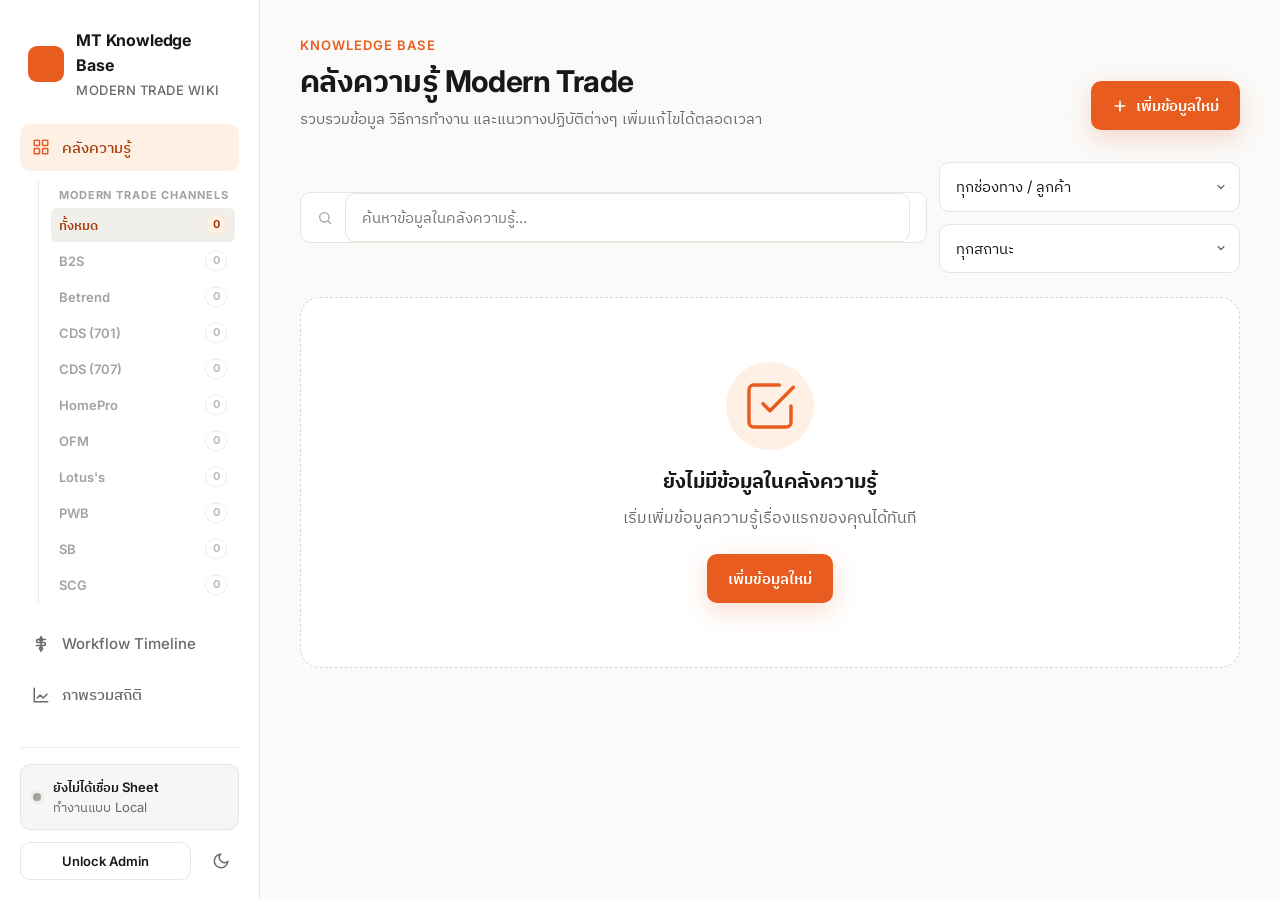
==== DevOps/MT Workflow · Modern Trade Tracker/index.html @ eb87fb86 "feat: add MT Workflow Modern Trade Tracker web app Co-Authored-By: Claude Sonnet 4.6 <noreply@anthro" ====
<!DOCTYPE html>
<html lang="th" data-theme="light">
<head>
  <meta charset="UTF-8" />
  <meta name="viewport" content="width=device-width, initial-scale=1.0" />
  <meta name="description" content="คลังความรู้ Modern Trade — รวบรวมข้อมูล วิธีการทำงาน สามารถเพิ่มและแก้ไขข้อมูลได้ตลอด" />
  <title>MT Knowledge Base · คลังความรู้ Modern Trade</title>
  <link rel="preconnect" href="https://fonts.googleapis.com" />
  <link rel="preconnect" href="https://fonts.gstatic.com" crossorigin />
  <link href="https://fonts.googleapis.com/css2?family=Inter:wght@400;500;600;700&family=IBM+Plex+Sans+Thai:wght@400;500;600;700&family=JetBrains+Mono:wght@400;500&display=swap" rel="stylesheet" />
  <link rel="stylesheet" href="styles.css" />
  <link rel="icon" type="image/svg+xml" href="data:image/svg+xml;utf8,<svg xmlns='http://www.w3.org/2000/svg' viewBox='0 0 32 32'><rect width='32' height='32' rx='8' fill='%23E85D1F'/><path d='M8 22V10l4 6 4-6v12M20 10v12M20 10l4 4-4 4' stroke='white' stroke-width='2.5' fill='none' stroke-linecap='round' stroke-linejoin='round'/></svg>" />
</head>
<body>
  <!-- ===================== SIDEBAR ===================== -->
  <aside class="sidebar" id="sidebar">
    <div class="sidebar-brand">
      <svg class="logo" viewBox="0 0 32 32" aria-label="MT Knowledge Base logo">
        <rect width="32" height="32" rx="8" fill="currentColor"/>
        <path d="M8 22V10l4 6 4-6v12M20 10v12M20 10l4 4-4 4" stroke="var(--color-surface)" stroke-width="2.5" fill="none" stroke-linecap="round" stroke-linejoin="round"/>
      </svg>
      <div class="brand-text">
        <span class="brand-title">MT Knowledge Base</span>
        <span class="brand-sub">Modern Trade Wiki</span>
      </div>
    </div>

    <nav class="sidebar-nav">
      <button class="nav-item active" data-view="workflows">
        <svg width="18" height="18" viewBox="0 0 24 24" fill="none" stroke="currentColor" stroke-width="2" stroke-linecap="round" stroke-linejoin="round"><rect x="3" y="3" width="7" height="7" rx="1"/><rect x="14" y="3" width="7" height="7" rx="1"/><rect x="3" y="14" width="7" height="7" rx="1"/><rect x="14" y="14" width="7" height="7" rx="1"/></svg>
        <span>คลังความรู้</span>
      </button>
      <div class="nav-submenu" aria-label="Modern Trade channels">
        <div class="nav-submenu-label">Modern Trade Channels</div>
        <div class="channel-submenu" id="channelSubmenu"></div>
      </div>
      <button class="nav-item" data-view="timeline">
        <svg width="18" height="18" viewBox="0 0 24 24" fill="none" stroke="currentColor" stroke-width="2" stroke-linecap="round" stroke-linejoin="round"><path d="M12 2v20"/><path d="M18 6H8a2 2 0 000 4h8a2 2 0 010 4H6"/><circle cx="12" cy="6" r="2"/><circle cx="12" cy="18" r="2"/></svg>
        <span>Workflow Timeline</span>
      </button>
      <button class="nav-item" data-view="dashboard">
        <svg width="18" height="18" viewBox="0 0 24 24" fill="none" stroke="currentColor" stroke-width="2" stroke-linecap="round" stroke-linejoin="round"><path d="M3 3v18h18"/><path d="M7 16l4-4 4 4 5-5"/></svg>
        <span>ภาพรวมสถิติ</span>
      </button>
      <button class="nav-item" data-view="settings" id="navSettings" hidden>
        <svg width="18" height="18" viewBox="0 0 24 24" fill="none" stroke="currentColor" stroke-width="2" stroke-linecap="round" stroke-linejoin="round"><circle cx="12" cy="12" r="3"/><path d="M19.4 15a1.7 1.7 0 00.3 1.8l.1.1a2 2 0 11-2.8 2.8l-.1-.1a1.7 1.7 0 00-1.8-.3 1.7 1.7 0 00-1 1.5V21a2 2 0 11-4 0v-.1A1.7 1.7 0 009 19.4a1.7 1.7 0 00-1.8.3l-.1.1a2 2 0 11-2.8-2.8l.1-.1a1.7 1.7 0 00.3-1.8 1.7 1.7 0 00-1.5-1H3a2 2 0 110-4h.1A1.7 1.7 0 004.6 9a1.7 1.7 0 00-.3-1.8l-.1-.1a2 2 0 112.8-2.8l.1.1a1.7 1.7 0 001.8.3H9a1.7 1.7 0 001-1.5V3a2 2 0 114 0v.1a1.7 1.7 0 001 1.5 1.7 1.7 0 001.8-.3l.1-.1a2 2 0 112.8 2.8l-.1.1a1.7 1.7 0 00-.3 1.8V9a1.7 1.7 0 001.5 1H21a2 2 0 110 4h-.1a1.7 1.7 0 00-1.5 1z"/></svg>
        <span>Settings</span>
      </button>
    </nav>

    <div class="sidebar-footer">
      <div class="sync-status" id="syncStatus">
        <span class="dot dot-offline"></span>
        <div class="sync-text">
          <span class="sync-label">ยังไม่ได้เชื่อม Sheet</span>
          <span class="sync-sub">ทำงานแบบ Local</span>
        </div>
      </div>
      <div class="sidebar-footer-controls">
        <button class="btn btn-ghost btn-sm admin-access-btn" id="btnAdminAccess">Unlock Admin</button>
        <button class="theme-toggle" data-theme-toggle aria-label="สลับโหมดสี">
          <svg width="18" height="18" viewBox="0 0 24 24" fill="none" stroke="currentColor" stroke-width="2"><path d="M21 12.79A9 9 0 1 1 11.21 3 7 7 0 0 0 21 12.79z"/></svg>
        </button>
      </div>
    </div>
  </aside>

  <!-- ===================== MAIN ===================== -->
  <main class="main">
    <!-- Mobile top bar -->
    <div class="mobile-topbar">
      <button class="icon-btn" id="menuToggle" aria-label="เปิดเมนู">
        <svg width="22" height="22" viewBox="0 0 24 24" fill="none" stroke="currentColor" stroke-width="2" stroke-linecap="round"><path d="M3 6h18M3 12h18M3 18h18"/></svg>
      </button>
      <span class="mobile-title">MT Knowledge Base</span>
      <button class="icon-btn" data-theme-toggle aria-label="สลับโหมดสี">
        <svg width="20" height="20" viewBox="0 0 24 24" fill="none" stroke="currentColor" stroke-width="2"><path d="M21 12.79A9 9 0 1 1 11.21 3 7 7 0 0 0 21 12.79z"/></svg>
      </button>
    </div>

    <!-- ============ VIEW: WORKFLOWS ============ -->
    <section class="view view-workflows active" data-view-content="workflows">
      <header class="page-header">
        <div>
          <span class="eyebrow">Knowledge Base</span>
          <h1 class="page-title">คลังความรู้ Modern Trade</h1>
          <p class="page-sub">รวบรวมข้อมูล วิธีการทำงาน และแนวทางปฏิบัติต่างๆ เพิ่มแก้ไขได้ตลอดเวลา</p>
        </div>
        <button class="btn btn-primary" id="btnNewWorkflow">
          <svg width="16" height="16" viewBox="0 0 24 24" fill="none" stroke="currentColor" stroke-width="2.5" stroke-linecap="round"><path d="M12 5v14M5 12h14"/></svg>
          เพิ่มข้อมูลใหม่
        </button>
      </header>

      <div class="channel-context" id="channelContext" hidden>
        <div>
          <span class="channel-context-label">Selected Channel</span>
          <h2 id="channelContextTitle">ทุกช่องทาง</h2>
          <p id="channelContextMeta">กำลังแสดงข้อมูลทั้งหมดใน Modern Trade</p>
        </div>
        <button class="btn btn-ghost btn-sm" id="btnClearChannelFilter">ดูทุกช่องทาง</button>
      </div>

      <!-- Filter bar -->
      <div class="filter-bar">
        <div class="search-box">
          <svg width="16" height="16" viewBox="0 0 24 24" fill="none" stroke="currentColor" stroke-width="2"><circle cx="11" cy="11" r="7"/><path d="M21 21l-4.3-4.3"/></svg>
          <input type="text" id="searchInput" placeholder="ค้นหาข้อมูลในคลังความรู้..." />
        </div>
        <div class="filter-group">
          <select id="filterChannel" class="select-input">
            <option value="">ทุกช่องทาง / ลูกค้า</option>
          </select>
          <select id="filterStatus" class="select-input">
            <option value="">ทุกสถานะ</option>
            <option value="draft">ร่าง</option>
            <option value="active">ใช้งาน</option>
            <option value="paused">พัก</option>
            <option value="archived">เก็บถาวร</option>
          </select>
        </div>
      </div>

      <!-- Workflow grid -->
      <div class="workflow-grid" id="workflowGrid"></div>

      <!-- Empty state -->
      <div class="empty-state" id="emptyState" hidden>
        <div class="empty-icon">
          <svg width="56" height="56" viewBox="0 0 24 24" fill="none" stroke="currentColor" stroke-width="1.5" stroke-linecap="round" stroke-linejoin="round"><path d="M9 11l3 3L22 4"/><path d="M21 12v7a2 2 0 01-2 2H5a2 2 0 01-2-2V5a2 2 0 012-2h11"/></svg>
        </div>
        <h3>ยังไม่มีข้อมูลในคลังความรู้</h3>
        <p>เริ่มเพิ่มข้อมูลความรู้เรื่องแรกของคุณได้ทันที</p>
        <div class="empty-actions">
          <button class="btn btn-primary" onclick="App.openWorkflowEditor()">เพิ่มข้อมูลใหม่</button>
        </div>
      </div>
    </section>

    <!-- ============ VIEW: TIMELINE ============ -->
    <section class="view view-timeline" data-view-content="timeline">
      <header class="page-header">
        <div>
          <span class="eyebrow">Workflow Timeline</span>
          <h1 class="page-title">ดู Workflow แบบไทม์ไลน์</h1>
          <p class="page-sub">ไล่ดูหัวข้อและขั้นตอนของแต่ละ workflow ตามลำดับ เพื่ออ่านภาพรวม operation ได้เร็วขึ้น</p>
        </div>
      </header>

      <div class="timeline-summary" id="timelineSummary"></div>
      <div class="timeline-list" id="timelineList"></div>
    </section>

    <!-- ============ VIEW: DASHBOARD ============ -->
    <section class="view view-dashboard" data-view-content="dashboard">
      <header class="page-header">
        <div>
          <span class="eyebrow">Dashboard</span>
          <h1 class="page-title">ภาพรวมคลังความรู้</h1>
          <p class="page-sub">สรุปสถิติข้อมูลและเรื่องต่างๆ ในระบบ</p>
        </div>
      </header>

      <div class="dashboard-summary" id="dashboardSummary"></div>
      <div class="stats-grid" id="statsGrid"></div>

      <div class="dashboard-row">
        <div class="panel">
          <div class="panel-header">
            <h3>ช่องทางที่มีข้อมูลมากที่สุด</h3>
          </div>
          <div class="panel-body" id="categoryBreakdown"></div>
        </div>
        <div class="panel">
          <div class="panel-header">
            <h3>ประเภทงานในคลังความรู้</h3>
          </div>
          <div class="panel-body" id="workCategoryBreakdown"></div>
        </div>
      </div>

      <div class="dashboard-row dashboard-row-secondary">
        <div class="panel">
          <div class="panel-header">
            <h3>กิจกรรมล่าสุด</h3>
          </div>
          <div class="panel-body" id="recentActivity"></div>
        </div>
      </div>
    </section>

    <!-- ============ VIEW: SETTINGS ============ -->
    <section class="view view-settings" data-view-content="settings">
      <header class="page-header">
        <div>
          <span class="eyebrow">Settings</span>
          <h1 class="page-title">ตั้งค่า</h1>
          <p class="page-sub">เชื่อมต่อ Google Sheets เพื่อ sync ข้อมูลแบบ cloud</p>
        </div>
      </header>

      <div class="settings-grid">
        <div class="panel panel-accent">
          <div class="panel-header">
            <div class="panel-title-wrap">
              <div class="panel-icon">
                <svg width="22" height="22" viewBox="0 0 24 24" fill="none" stroke="currentColor" stroke-width="2"><path d="M14 2H6a2 2 0 00-2 2v16a2 2 0 002 2h12a2 2 0 002-2V8z"/><path d="M14 2v6h6M8 13h8M8 17h8M8 9h2"/></svg>
              </div>
              <div>
                <h3>Google Sheets Sync</h3>
                <p class="panel-sub">เชื่อมต่อเพื่อเก็บข้อมูลบน cloud แก้ไขจากที่ไหนก็ได้</p>
              </div>
            </div>
          </div>
          <div class="panel-body">
            <div class="form-group">
              <label for="sheetUrl">Apps Script Web App URL</label>
              <input type="url" id="sheetUrl" placeholder="https://script.google.com/macros/s/XXXXX/exec" />
              <span class="form-hint">ดูขั้นตอนการติดตั้งด้านล่าง แล้วนำ URL ที่ได้มาใส่ที่นี่</span>
            </div>
            <div class="form-group">
              <label for="sheetSecret">Secret Token (ไม่บังคับ)</label>
              <input type="text" id="sheetSecret" placeholder="รหัสที่ตั้งไว้ใน Apps Script" />
              <span class="form-hint">เพิ่มความปลอดภัย ตั้งให้ตรงกับในสคริปต์</span>
            </div>
            <div class="button-row">
              <button class="btn btn-primary" id="btnSaveSettings">บันทึกและทดสอบเชื่อมต่อ</button>
              <button class="btn btn-ghost" id="btnSyncNow">Sync ข้อมูลทั้งหมดขึ้น Sheet</button>
              <button class="btn btn-ghost" id="btnPullFromSheet">ดึงข้อมูลจาก Sheet</button>
            </div>
            <div class="connection-status" id="connectionStatus"></div>
          </div>
        </div>

        <div class="panel">
          <div class="panel-header">
            <h3>คู่มือการติดตั้ง Google Sheets</h3>
          </div>
          <div class="panel-body setup-guide">
            <ol class="guide-steps">
              <li>
                <strong>สร้าง Google Sheet ใหม่</strong>
                <p>ไปที่ <a href="https://sheets.new" target="_blank" rel="noopener">sheets.new</a> สร้าง Sheet เปล่า ตั้งชื่อว่า <code>MT Knowledge Base DB</code></p>
              </li>
              <li>
                <strong>เปิด Apps Script</strong>
                <p>ในหน้า Sheet เลือกเมนู <code>Extensions → Apps Script</code></p>
              </li>
              <li>
                <strong>วางสคริปต์</strong>
                <p>ลบโค้ดเดิมออก แล้วคัดลอกสคริปต์ด้านล่างวางลงไป</p>
                <button class="btn btn-sm btn-ghost" id="btnCopyScript">📋 คัดลอกสคริปต์</button>
                <pre class="code-block"><code id="appsScriptCode"></code></pre>
              </li>
              <li>
                <strong>Deploy เป็น Web App</strong>
                <p>กด <code>Deploy → New deployment</code> → เลือก type <code>Web app</code> → ตั้ง <code>Execute as: Me</code>, <code>Who has access: Anyone</code> → กด Deploy</p>
              </li>
              <li>
                <strong>คัดลอก URL</strong>
                <p>คัดลอก <code>Web app URL</code> ที่ได้ มาใส่ในช่อง <strong>Apps Script Web App URL</strong> ด้านบน แล้วกดบันทึก</p>
              </li>
            </ol>
          </div>
        </div>

        <div class="panel">
          <div class="panel-header">
            <h3>ข้อมูล Local</h3>
          </div>
          <div class="panel-body">
            <div class="button-row">
              <button class="btn btn-ghost" id="btnExportJson">Export ข้อมูล (JSON)</button>
              <button class="btn btn-ghost" id="btnImportJson">Import ข้อมูล (JSON)</button>
              <input type="file" id="fileImport" accept=".json" hidden />
              <button class="btn btn-danger-ghost" id="btnClearData">ล้างข้อมูลทั้งหมด</button>
            </div>
          </div>
        </div>
      </div>
    </section>
  </main>

  <!-- ===================== WORKFLOW EDITOR (Slide-over) ===================== -->
  <div class="drawer-overlay" id="drawerOverlay" hidden></div>
  <aside class="drawer" id="drawer" hidden aria-label="แก้ไข Workflow">
    <header class="drawer-header">
      <div class="drawer-head-left">
        <button class="icon-btn" id="btnCloseDrawer" aria-label="ปิด">
          <svg width="20" height="20" viewBox="0 0 24 24" fill="none" stroke="currentColor" stroke-width="2" stroke-linecap="round"><path d="M19 12H5M12 19l-7-7 7-7"/></svg>
        </button>
        <span class="drawer-breadcrumb" id="drawerBreadcrumb">ข้อมูลใหม่</span>
      </div>
      <div class="drawer-head-right">
        <span class="save-indicator" id="saveIndicator"></span>
        <button class="btn btn-ghost btn-sm" id="btnDeleteWorkflow" hidden>ลบ</button>
        <button class="btn btn-primary btn-sm" id="btnSaveWorkflow">บันทึก</button>
      </div>
    </header>

    <div class="drawer-body">
      <!-- Workflow meta -->
      <div class="editor-section">
        <div class="form-row">
          <div class="form-group flex-2">
            <label for="wfName">หัวข้อความรู้</label>
            <input type="text" id="wfName" placeholder="เช่น กระบวนการสั่งซื้อสินค้าเข้า Lotus's" />
          </div>
          <div class="form-group">
            <label for="wfChannel">ช่องทาง / ลูกค้า</label>
            <select id="wfChannel" class="select-input">
              <option value="Lotus's">Lotus's</option>
            </select>
          </div>
          <div class="form-group">
            <label for="wfStatus">สถานะ</label>
            <select id="wfStatus" class="select-input">
              <option value="draft">ร่าง</option>
              <option value="active" selected>ใช้งาน</option>
              <option value="paused">พัก</option>
              <option value="archived">เก็บถาวร</option>
            </select>
          </div>
        </div>

        <div class="form-row">
          <div class="form-group flex-2">
            <label for="wfCategory">หมวดหมู่ / ประเภทงาน</label>
            <select id="wfCategory" class="select-input">
              <option value="">เลือกหมวดหมู่ / ประเภทงาน</option>
            </select>
          </div>
          <div class="form-group">
            <label for="wfOwner">ผู้รับผิดชอบ</label>
            <input type="text" id="wfOwner" placeholder="ชื่อ / ทีม" />
          </div>
        </div>

        <div class="form-group">
          <label for="wfDescription">รายละเอียด / วัตถุประสงค์</label>
          <textarea id="wfDescription" rows="2" placeholder="อธิบายสั้นๆ ว่าเรื่องนี้เกี่ยวกับอะไร ใช้ทำอะไร"></textarea>
        </div>

        <div class="form-group">
          <label for="wfTags">Tags <span class="label-hint">(คั่นด้วย comma)</span></label>
          <input type="text" id="wfTags" placeholder="เช่น urgent, monthly, new-product" />
        </div>
      </div>

      <!-- Steps section -->
      <div class="editor-section">
        <div class="section-title-row">
          <h3>
            <svg width="18" height="18" viewBox="0 0 24 24" fill="none" stroke="currentColor" stroke-width="2" stroke-linecap="round" stroke-linejoin="round"><path d="M12 2v20M2 12h20"/></svg>
            หัวข้อย่อย / เนื้อหา
          </h3>
          <span class="step-count" id="stepCount">0 หัวข้อย่อย</span>
        </div>

        <div class="steps-list" id="stepsList"></div>

        <button class="btn btn-add-step" id="btnAddStep">
          <svg width="16" height="16" viewBox="0 0 24 24" fill="none" stroke="currentColor" stroke-width="2.5" stroke-linecap="round"><path d="M12 5v14M5 12h14"/></svg>
          เพิ่มหัวข้อย่อย
        </button>
      </div>
    </div>
  </aside>

  <!-- ===================== STEP DETAIL MODAL ===================== -->
  <div class="modal-overlay" id="stepModalOverlay" hidden></div>
  <div class="modal" id="stepModal" hidden role="dialog" aria-label="รายละเอียดขั้นตอน">
    <header class="modal-header">
      <div>
        <span class="modal-eyebrow" id="stepModalEyebrow">หัวข้อย่อยที่ 1</span>
        <h2 id="stepModalTitle">รายละเอียดหัวข้อย่อย</h2>
      </div>
      <button class="icon-btn" id="btnCloseStepModal" aria-label="ปิด">
        <svg width="20" height="20" viewBox="0 0 24 24" fill="none" stroke="currentColor" stroke-width="2" stroke-linecap="round"><path d="M18 6L6 18M6 6l12 12"/></svg>
      </button>
    </header>
    <div class="modal-body">
      <div class="form-group">
        <label for="stepTitle">ชื่อหัวข้อย่อย</label>
        <input type="text" id="stepTitle" placeholder="เช่น ตรวจสอบเอกสารให้ครบถ้วน" />
      </div>

      <div class="form-row">
        <div class="form-group">
          <label for="stepOwner">ผู้ให้ข้อมูล</label>
          <input type="text" id="stepOwner" placeholder="ชื่อ / ตำแหน่ง" />
        </div>
        <div class="form-group">
          <label for="stepDuration">อ้างอิง</label>
          <input type="text" id="stepDuration" placeholder="เช่น ประกาศบริษัท, Link" />
        </div>
        <div class="form-group">
          <label for="stepStatus">สถานะความรู้</label>
          <select id="stepStatus" class="select-input">
            <option value="todo">รอตรวจสอบ</option>
            <option value="doing">กำลังแก้ไข</option>
            <option value="done">Verified (ถูกต้อง)</option>
            <option value="blocked">Outdated (เก่า)</option>
          </select>
        </div>
      </div>

      <div class="form-group">
        <label for="stepDescription">รายละเอียด / คำอธิบาย</label>
        <textarea id="stepDescription" rows="4" placeholder="อธิบายรายละเอียดของหัวข้อย่อยนี้..."></textarea>
      </div>

      <div class="form-group">
        <label>Checklist</label>
        <div class="checklist" id="stepChecklist"></div>
        <div class="checklist-add">
          <input type="text" id="checklistInput" placeholder="เพิ่มรายการย่อย..." />
          <button class="btn btn-sm btn-primary" id="btnAddChecklist">เพิ่ม</button>
        </div>
      </div>

      <div class="form-row">
        <div class="form-group">
          <label for="stepTools">เครื่องมือ / ระบบที่ใช้</label>
          <input type="text" id="stepTools" placeholder="เช่น SAP, Excel, B2B Portal" />
        </div>
        <div class="form-group">
          <label for="stepDocuments">เอกสารที่เกี่ยวข้อง</label>
          <input type="text" id="stepDocuments" placeholder="เช่น PO, Invoice, DO" />
        </div>
      </div>

      <div class="form-group">
        <label for="stepLinks">Links <span class="label-hint">(คั่นด้วย comma)</span></label>
        <input type="text" id="stepLinks" placeholder="https://... , https://..." />
      </div>

      <div class="form-group">
        <label for="stepNotes">หมายเหตุ / ข้อควรระวัง</label>
        <textarea id="stepNotes" rows="3" placeholder="ข้อควรระวัง เคล็ดลับ หรือปัญหาที่เคยเจอ"></textarea>
      </div>
    </div>
    <footer class="modal-footer">
      <button class="btn btn-danger-ghost" id="btnDeleteStep">ลบหัวข้อย่อยนี้</button>
      <div class="spacer"></div>
      <button class="btn btn-ghost" id="btnCancelStep">ยกเลิก</button>
      <button class="btn btn-primary" id="btnSaveStep">บันทึกหัวข้อย่อย</button>
    </footer>
  </div>

  <div class="modal-overlay" id="adminModalOverlay" hidden></div>
  <div class="modal modal-sm" id="adminModal" hidden role="dialog" aria-label="Admin Access">
    <header class="modal-header">
      <div>
        <span class="modal-eyebrow">Role Gate</span>
        <h2>ปลดล็อกสิทธิ์ Admin</h2>
      </div>
      <button class="icon-btn" id="btnCloseAdminModal" aria-label="ปิด">
        <svg width="20" height="20" viewBox="0 0 24 24" fill="none" stroke="currentColor" stroke-width="2" stroke-linecap="round"><path d="M18 6L6 18M6 6l12 12"/></svg>
      </button>
    </header>
    <div class="modal-body">
      <p class="admin-modal-copy">ใส่รหัส admin เพื่อเปิดเมนู Settings และจัดการการเชื่อมต่อระบบ</p>
      <div class="form-group">
        <label for="adminAccessCode">Admin Access Code</label>
        <input type="password" id="adminAccessCode" placeholder="กรอกรหัส admin" />
        <span class="form-hint">สิทธิ์นี้จะอยู่แค่ใน session ปัจจุบันของหน้าเว็บ</span>
      </div>
      <div class="connection-status" id="adminAccessStatus"></div>
    </div>
    <footer class="modal-footer">
      <div class="spacer"></div>
      <button class="btn btn-ghost" id="btnCancelAdminAccess">ยกเลิก</button>
      <button class="btn btn-primary" id="btnConfirmAdminAccess">ปลดล็อก</button>
    </footer>
  </div>

  <!-- ===================== TOAST ===================== -->
  <div class="toast-container" id="toastContainer"></div>

  <script src="app.js"></script>
<script data-pplx-inline-edit>
(function () {
  if (window === window.top) return;

  const allowedParentOrigins = ["https://www.perplexity.ai","https://perplexity.ai","https://testing.perplexity.ai","https://staging.perplexity.ai","https://*.preview.i.perplexity.ai","http://localhost:3000","http://127.0.0.1:3000","http://localhost:5173","http://127.0.0.1:5173"];
  const MAX_FONT_BYTES = 500 * 1024;
  const MAX_TOTAL_FONT_BYTES = 2 * 1024 * 1024;
  let scrollForwarding = false;
  let scrollRaf = 0;
  let trustedTopOrigin = null;

  // Allow entries like "https://*.preview.i.perplexity.ai" — the wildcard
  // matches a single DNS label (no dots), so "https://*.foo" cannot stretch
  // across multiple labels.
  function matchesAllowedOrigin(origin) {
    if (!origin) return false;
    for (const entry of allowedParentOrigins) {
      if (!entry.includes("*")) {
        if (entry === origin) return true;
        continue;
      }
      const pattern = new RegExp(
        "^" +
          entry.replace(/[.+?^${}()|[\]\\]/g, "\\$&").replace(/\*/g, "[^.]+") +
          "$",
      );
      if (pattern.test(origin)) return true;
    }
    return false;
  }

  // Trust decision: when the sender is same-origin-visible (event.origin is a
  // real origin like https://www.perplexity.ai) we trust event.origin directly.
  // When event.origin is "null" (opaque broker srcdoc), we fall back to the
  // broker's stamped `parentOrigin` to identify the top window. The fallback
  // is claim-only — we rely on the browser's native `targetOrigin` enforcement
  // on the response path (see postToTrustedTop) to ensure replies can't be
  // delivered to anyone but the actual top window of that claimed origin.
  function getTrustedParentOrigin(event) {
    const forwardedParentOrigin =
      typeof event.data.parentOrigin === "string" ? event.data.parentOrigin : null;
    const parentOrigin = event.origin === "null" ? forwardedParentOrigin : event.origin;
    return matchesAllowedOrigin(parentOrigin) ? parentOrigin : null;
  }

  // All responses go to window.top with targetOrigin = the allowlisted origin.
  // An attacker that iframes us inside their own null-origin broker can claim
  // any parentOrigin they like, but the browser will drop the reply whenever
  // the real top's origin doesn't match — so the screenshot never leaves.
  function postToTrustedTop(message) {
    if (!trustedTopOrigin) return;
    try {
      window.top.postMessage(message, trustedTopOrigin);
    } catch (_error) {}
  }

  function inlineAll(original, clone) {
    if (original.nodeType !== 1 || clone.nodeType !== 1) return;

    try {
      const computedStyle = getComputedStyle(original);
      // cssText on a computed style is the serialized declaration in modern
      // Chromium/Safari — a single read beats enumerating ~400 longhand
      // properties. Firefox returns "" here, so we fall back on empty.
      const serialized = computedStyle.cssText;
      if (serialized) {
        clone.style.cssText = serialized;
      } else {
        const parts = new Array(computedStyle.length);
        for (let index = 0; index < computedStyle.length; index += 1) {
          const property = computedStyle[index];
          parts[index] = `${property}:${computedStyle.getPropertyValue(property)};`;
        }
        clone.style.cssText = parts.join("");
      }
    } catch (_error) {}

    const originalChildren = original.children;
    const clonedChildren = clone.children;
    for (
      let index = 0;
      index < originalChildren.length && index < clonedChildren.length;
      index += 1
    ) {
      inlineAll(originalChildren[index], clonedChildren[index]);
    }
  }

  function extractFontUrl(srcValue) {
    const matches = [
      ...srcValue.matchAll(
        /url\(["']?([^"')]+)["']?\)(?:\s*format\(["']?([^"')]+)["']?\))?/gi,
      ),
    ];
    if (matches.length === 0) return null;
    const woff2 = matches.find((m) => m[2] && m[2].toLowerCase().includes("woff2"));
    if (woff2) return woff2[1];
    const woff = matches.find((m) => m[2] && m[2].toLowerCase().includes("woff"));
    if (woff) return woff[1];
    return matches[0][1];
  }

  // Cache resolved font URL -> data URI across captures. Fonts on a page
  // essentially never change, and a batch run emits multiple captures back to
  // back — without this we'd refetch + re-base64 every time.
  const fontDataUriCache = new Map();
  const SRC_DECLARATION_RE = /src\s*:\s*[^;}]+/i;

  async function fetchAsDataUri(url) {
    if (fontDataUriCache.has(url)) return fontDataUriCache.get(url);
    let dataUri = null;
    try {
      const response = await fetch(url, { mode: "cors", credentials: "omit" });
      if (response.ok) {
        const blob = await response.blob();
        if (blob.size <= MAX_FONT_BYTES) {
          dataUri = await new Promise((resolve) => {
            const reader = new FileReader();
            reader.onloadend = () =>
              resolve(typeof reader.result === "string" ? reader.result : null);
            reader.onerror = () => resolve(null);
            reader.readAsDataURL(blob);
          });
        }
      }
    } catch (_error) {
      dataUri = null;
    }
    fontDataUriCache.set(url, dataUri);
    return dataUri;
  }

  function collectFontFaceRuleTexts() {
    const rules = [];
    for (const sheet of document.styleSheets) {
      let cssRules;
      try {
        cssRules = sheet.cssRules;
      } catch (_error) {
        continue;
      }
      if (!cssRules) continue;
      for (const rule of cssRules) {
        const cssText = rule.cssText || "";
        if (cssText.startsWith("@font-face")) rules.push(cssText);
      }
    }
    return rules;
  }

  async function buildInlinedFontCss() {
    const ruleTexts = collectFontFaceRuleTexts();
    if (ruleTexts.length === 0) return null;

    const resolved = ruleTexts.map((cssText) => {
      if (!SRC_DECLARATION_RE.test(cssText)) return null;
      const srcMatch = cssText.match(/src\s*:\s*([^;}]+)[;}]/i);
      if (!srcMatch) return null;
      const url = extractFontUrl(srcMatch[1]);
      if (!url) return null;
      try {
        return { cssText, url: new URL(url, document.baseURI).href };
      } catch (_error) {
        return null;
      }
    });

    const dataUris = await Promise.all(
      resolved.map((entry) => (entry ? fetchAsDataUri(entry.url) : Promise.resolve(null))),
    );

    const inlined = [];
    let totalBytes = 0;
    for (let index = 0; index < resolved.length; index += 1) {
      const entry = resolved[index];
      const dataUri = dataUris[index];
      if (!entry || !dataUri) continue;
      const approxBytes = dataUri.length * 0.75;
      if (totalBytes + approxBytes > MAX_TOTAL_FONT_BYTES) break;
      totalBytes += approxBytes;
      inlined.push(entry.cssText.replace(SRC_DECLARATION_RE, `src: url("${dataUri}")`));
    }
    return inlined.length > 0 ? inlined.join("\n") : null;
  }

  function stripExternal(clone) {
    const images = clone.querySelectorAll("img");
    for (let index = 0; index < images.length; index += 1) {
      const src = images[index].getAttribute("src");
      if (src && !src.startsWith("data:")) images[index].removeAttribute("src");
    }

    const elements = clone.querySelectorAll("*");
    for (let index = 0; index < elements.length; index += 1) {
      const style = elements[index].style.cssText;
      if (style && style.includes("url(")) {
        elements[index].style.cssText = style.replace(
          /url\(["']?(?!data:)[^)"']*["']?\)/gi,
          "none",
        );
      }
    }
  }

  function emitScroll() {
    scrollRaf = 0;
    if (!scrollForwarding) return;
    postToTrustedTop({
      type: "INLINE_EDIT_SCROLL",
      scrollX: window.scrollX,
      scrollY: window.scrollY,
    });
  }

  window.addEventListener(
    "scroll",
    function () {
      if (!scrollForwarding || scrollRaf) return;
      scrollRaf = requestAnimationFrame(emitScroll);
    },
    { passive: true, capture: true },
  );

  async function handleCaptureRequest(event) {
    const requestId = event.data.requestId;
    const scrollX = window.scrollX;
    const scrollY = window.scrollY;
    const width = window.innerWidth;
    const height = window.innerHeight;

    function postResult(dataUrl) {
      postToTrustedTop({
        type: "INLINE_EDIT_SCREENSHOT_RESULT",
        requestId,
        dataUrl,
        scrollX,
        scrollY,
      });
    }

    try {
      // Wait for any pending web fonts to resolve so both inline metrics and
      // the @font-face inlining below see the same loaded faces.
      if (document.fonts && document.fonts.ready) {
        try {
          await document.fonts.ready;
        } catch (_error) {}
      }

      const clone = document.documentElement.cloneNode(true);
      inlineAll(document.documentElement, clone);

      const removedNodes = clone.querySelectorAll("script,link[rel=\"stylesheet\"],style");
      for (let index = 0; index < removedNodes.length; index += 1) {
        removedNodes[index].remove();
      }

      stripExternal(clone);

      // Re-embed web fonts as data-URI @font-face rules so the SVG rasterizer
      // can resolve them — external font URLs aren't fetched during
      // foreignObject rendering, which would otherwise force a fallback face
      // and change text metrics.
      const inlinedFontCss = await buildInlinedFontCss();
      if (inlinedFontCss) {
        const styleEl = document.createElement("style");
        styleEl.textContent = inlinedFontCss;
        const head = clone.querySelector("head");
        if (head) head.appendChild(styleEl);
        else clone.insertBefore(styleEl, clone.firstChild);
      }

      const html = new XMLSerializer().serializeToString(clone);
      const svg =
        `<svg xmlns="http://www.w3.org/2000/svg" width="${width}" height="${height}">` +
        '<foreignObject width="100%" height="100%">' +
        `<div xmlns="http://www.w3.org/1999/xhtml" style="width:${width}px;height:${height}px;overflow:hidden">` +
        `<div style="transform:translate(-${scrollX}px,-${scrollY}px);transform-origin:top left">` +
        html +
        "</div></div></foreignObject></svg>";
      const svgUrl = `data:image/svg+xml;charset=utf-8,${encodeURIComponent(svg)}`;
      const image = new Image();
      image.onload = function () {
        const canvas = document.createElement("canvas");
        canvas.width = width;
        canvas.height = height;
        canvas.getContext("2d").drawImage(image, 0, 0);
        postResult(canvas.toDataURL("image/png"));
      };
      image.onerror = function () {
        postResult(null);
      };
      image.src = svgUrl;
    } catch (_error) {
      postResult(null);
    }
  }

  window.addEventListener("message", function (event) {
    if (!event.data) return;
    // Only accept messages from the direct parent frame. Blocks sibling /
    // unrelated-window postMessage senders that could otherwise reach us.
    if (event.source !== window.parent) return;

    const trustedParentOrigin = getTrustedParentOrigin(event);
    if (!trustedParentOrigin) return;
    trustedTopOrigin = trustedParentOrigin;

    if (event.data.type === "INLINE_EDIT_SCROLL_START") {
      scrollForwarding = true;
      emitScroll();
      return;
    }

    if (event.data.type === "INLINE_EDIT_SCROLL_STOP") {
      scrollForwarding = false;
      if (scrollRaf) cancelAnimationFrame(scrollRaf);
      scrollRaf = 0;
      return;
    }

    if (event.data.type !== "INLINE_EDIT_CAPTURE_REQUEST") return;

    handleCaptureRequest(event);
  });
})();


</script></body>
</html>
---- DevOps/MT Workflow · Modern Trade Tracker/styles.css ----
/* ============================================
   MT Workflow — Design System
   Palette: Orange (brand) · Gray (neutral) · White
   Font: Inter + IBM Plex Sans Thai
   ============================================ */

:root {
  /* Type scale */
  --text-xs: clamp(0.75rem, 0.7rem + 0.25vw, 0.8125rem);
  --text-sm: clamp(0.875rem, 0.8rem + 0.35vw, 0.9375rem);
  --text-base: clamp(0.9375rem, 0.9rem + 0.25vw, 1rem);
  --text-lg: clamp(1.0625rem, 1rem + 0.5vw, 1.25rem);
  --text-xl: clamp(1.375rem, 1.2rem + 1vw, 1.875rem);

  /* Spacing */
  --space-1: 0.25rem;
  --space-2: 0.5rem;
  --space-3: 0.75rem;
  --space-4: 1rem;
  --space-5: 1.25rem;
  --space-6: 1.5rem;
  --space-8: 2rem;
  --space-10: 2.5rem;
  --space-12: 3rem;
  --space-16: 4rem;

  /* Radius */
  --radius-sm: 0.375rem;
  --radius-md: 0.625rem;
  --radius-lg: 0.875rem;
  --radius-xl: 1.25rem;
  --radius-full: 9999px;

  /* Transitions */
  --ease-out: cubic-bezier(0.16, 1, 0.3, 1);
  --transition: 180ms var(--ease-out);
  --transition-slow: 320ms var(--ease-out);

  /* Typography */
  --font-body: 'Inter', 'IBM Plex Sans Thai', -apple-system, BlinkMacSystemFont, 'Segoe UI', sans-serif;
  --font-mono: 'JetBrains Mono', ui-monospace, Menlo, monospace;

  /* Layout */
  --sidebar-w: 260px;
}

/* ========== LIGHT (default) ========== */
:root,
[data-theme="light"] {
  /* Surfaces — soft warm white/gray */
  --bg: #fafaf9;
  --surface: #ffffff;
  --surface-2: #f7f6f4;
  --surface-3: #f1efec;
  --surface-hover: #faf8f5;
  --border: #e8e5e0;
  --border-strong: #d9d5cf;
  --divider: #ececea;

  /* Text */
  --text: #18181a;
  --text-muted: #6b6a68;
  --text-faint: #a3a19d;
  --text-inverse: #ffffff;

  /* Orange brand */
  --orange: #e85d1f;
  --orange-hover: #d44e14;
  --orange-active: #b8410e;
  --orange-soft: #fff0e6;
  --orange-soft-2: #ffe0cc;
  --orange-text: #a63e0d;

  /* Accent variations */
  --accent-glow: rgba(232, 93, 31, 0.16);

  /* Semantic */
  --success: #2f8f4e;
  --success-soft: #e6f3ea;
  --warning: #c77700;
  --warning-soft: #fdf3e0;
  --danger: #c4322b;
  --danger-soft: #fbeae8;
  --info: #2d6fa8;
  --info-soft: #e6eff8;

  /* Shadows */
  --shadow-sm: 0 1px 2px rgba(24, 24, 26, 0.04), 0 1px 3px rgba(24, 24, 26, 0.03);
  --shadow-md: 0 4px 12px rgba(24, 24, 26, 0.06), 0 2px 4px rgba(24, 24, 26, 0.04);
  --shadow-lg: 0 16px 40px rgba(24, 24, 26, 0.08), 0 4px 12px rgba(24, 24, 26, 0.05);
  --shadow-orange: 0 8px 24px rgba(232, 93, 31, 0.22);
}

/* ========== DARK ========== */
[data-theme="dark"] {
  --bg: #0f0e0d;
  --surface: #1a1917;
  --surface-2: #201e1c;
  --surface-3: #272523;
  --surface-hover: #242220;
  --border: #2e2c29;
  --border-strong: #413e3a;
  --divider: #252321;

  --text: #ededea;
  --text-muted: #8c8a86;
  --text-faint: #5c5a56;
  --text-inverse: #18181a;

  --orange: #ff7a3d;
  --orange-hover: #ff8a52;
  --orange-active: #ff9a6b;
  --orange-soft: #2a1a10;
  --orange-soft-2: #3a2216;
  --orange-text: #ffa06b;

  --accent-glow: rgba(255, 122, 61, 0.22);

  --success: #4caf6e;
  --success-soft: #1a2a1e;
  --warning: #e0a14b;
  --warning-soft: #2a2116;
  --danger: #e35a54;
  --danger-soft: #2a1817;
  --info: #5593d0;
  --info-soft: #15222e;

  --shadow-sm: 0 1px 2px rgba(0, 0, 0, 0.3);
  --shadow-md: 0 4px 12px rgba(0, 0, 0, 0.35);
  --shadow-lg: 0 16px 40px rgba(0, 0, 0, 0.5);
  --shadow-orange: 0 8px 24px rgba(255, 122, 61, 0.28);
}

/* ============================================
   RESET / BASE
   ============================================ */
*, *::before, *::after { box-sizing: border-box; margin: 0; padding: 0; }
[hidden] { display: none !important; }

html {
  -webkit-font-smoothing: antialiased;
  -moz-osx-font-smoothing: grayscale;
  text-rendering: optimizeLegibility;
}

body {
  min-height: 100dvh;
  font-family: var(--font-body);
  font-size: var(--text-base);
  line-height: 1.55;
  color: var(--text);
  background: var(--bg);
  display: grid;
  grid-template-columns: var(--sidebar-w) 1fr;
  transition: background var(--transition), color var(--transition);
}

button { cursor: pointer; background: none; border: none; font: inherit; color: inherit; }
input, textarea, select { font: inherit; color: inherit; }
a { color: var(--orange-text); text-decoration: none; }
a:hover { text-decoration: underline; }

/* Custom scrollbar */
::-webkit-scrollbar { width: 10px; height: 10px; }
::-webkit-scrollbar-track { background: transparent; }
::-webkit-scrollbar-thumb { background: var(--border-strong); border-radius: 10px; border: 2px solid var(--bg); }
::-webkit-scrollbar-thumb:hover { background: var(--text-faint); }

::selection { background: var(--accent-glow); color: var(--text); }

/* ============================================
   SIDEBAR
   ============================================ */
.sidebar {
  position: sticky;
  top: 0;
  height: 100dvh;
  background: var(--surface);
  border-right: 1px solid var(--border);
  display: flex;
  flex-direction: column;
  padding: var(--space-5);
  z-index: 20;
}

.sidebar-brand {
  display: flex;
  align-items: center;
  gap: var(--space-3);
  padding: var(--space-2) var(--space-2) var(--space-6);
  color: var(--orange);
}

.logo { width: 36px; height: 36px; flex-shrink: 0; }

.brand-text { display: flex; flex-direction: column; gap: 2px; }
.brand-title { font-size: var(--text-base); font-weight: 700; color: var(--text); letter-spacing: -0.01em; }
.brand-sub { font-size: var(--text-xs); color: var(--text-muted); font-weight: 500; letter-spacing: 0.04em; text-transform: uppercase; }

.sidebar-nav {
  display: flex;
  flex-direction: column;
  gap: var(--space-1);
  flex: 1;
}

.nav-item {
  display: flex;
  align-items: center;
  gap: var(--space-3);
  padding: var(--space-3) var(--space-3);
  border-radius: var(--radius-md);
  font-size: var(--text-sm);
  font-weight: 500;
  color: var(--text-muted);
  text-align: left;
  width: 100%;
  transition: all var(--transition);
}
.nav-item:hover { background: var(--surface-2); color: var(--text); }
.nav-item.active {
  background: var(--orange-soft);
  color: var(--orange-text);
}
.nav-item.active svg { color: var(--orange); }

.nav-submenu {
  margin: var(--space-1) 0 var(--space-3) 18px;
  padding-left: var(--space-3);
  border-left: 1px solid var(--divider);
}

.nav-submenu-label {
  padding: var(--space-2) var(--space-2) var(--space-1);
  color: var(--text-faint);
  font-size: 0.6875rem;
  font-weight: 700;
  letter-spacing: 0.08em;
  text-transform: uppercase;
}

.channel-submenu {
  display: flex;
  flex-direction: column;
  gap: 2px;
  max-height: min(44vh, 420px);
  overflow-y: auto;
  padding-right: var(--space-1);
}

.nav-subitem {
  display: flex;
  align-items: center;
  justify-content: space-between;
  gap: var(--space-2);
  width: 100%;
  min-height: 34px;
  padding: var(--space-2) var(--space-2);
  border-radius: var(--radius-sm);
  color: var(--text-muted);
  font-size: var(--text-xs);
  font-weight: 600;
  text-align: left;
  transition: background var(--transition), color var(--transition);
}

.nav-subitem:hover {
  background: var(--surface-2);
  color: var(--text);
}

.nav-subitem.active {
  background: var(--surface-3);
  color: var(--orange-text);
}

.nav-subitem.is-empty {
  color: var(--text-faint);
}

.nav-subitem.is-empty .nav-subcount {
  opacity: 0.7;
}

.nav-subitem span:first-child {
  overflow: hidden;
  text-overflow: ellipsis;
  white-space: nowrap;
}

.nav-subcount {
  min-width: 22px;
  padding: 2px 6px;
  border-radius: var(--radius-full);
  background: var(--surface);
  border: 1px solid var(--border);
  color: var(--text-faint);
  font-size: 0.6875rem;
  font-weight: 700;
  line-height: 1.2;
  text-align: center;
}

.nav-subitem.active .nav-subcount {
  background: var(--orange-soft);
  border-color: var(--orange-soft-2);
  color: var(--orange-text);
}

.sidebar-footer {
  display: flex;
  flex-direction: column;
  align-items: stretch;
  gap: var(--space-3);
  padding-top: var(--space-4);
  border-top: 1px solid var(--divider);
}

.sync-status {
  display: flex;
  align-items: center;
  gap: var(--space-3);
  padding: var(--space-3);
  border-radius: var(--radius-md);
  min-width: 0;
  background: var(--surface-2);
  border: 1px solid var(--border);
}
.sync-text { display: flex; flex-direction: column; min-width: 0; }
.sync-label { font-size: var(--text-xs); font-weight: 600; color: var(--text); }
.sync-sub { font-size: var(--text-xs); color: var(--text-muted); }

.sidebar-footer-controls {
  display: flex;
  align-items: center;
  gap: var(--space-3);
}

.dot {
  width: 8px; height: 8px; border-radius: 50%;
  flex-shrink: 0;
}
.dot-online { background: var(--success); box-shadow: 0 0 0 3px var(--success-soft); }
.dot-offline { background: var(--text-faint); box-shadow: 0 0 0 3px var(--divider); }
.dot-syncing { background: var(--orange); box-shadow: 0 0 0 3px var(--orange-soft); animation: pulse 1.2s infinite; }

@keyframes pulse { 0%, 100% { opacity: 1; } 50% { opacity: 0.5; } }

.theme-toggle, .icon-btn {
  width: 36px; height: 36px;
  display: inline-flex; align-items: center; justify-content: center;
  border-radius: var(--radius-md);
  color: var(--text-muted);
  transition: all var(--transition);
  flex-shrink: 0;
}
.theme-toggle:hover, .icon-btn:hover { background: var(--surface-2); color: var(--text); }

/* ============================================
   MAIN
   ============================================ */
.main {
  min-width: 0;
  padding: var(--space-8) var(--space-10);
  max-width: 1400px;
}

.mobile-topbar {
  display: none;
  align-items: center;
  justify-content: space-between;
  padding: var(--space-3) var(--space-4);
  background: var(--surface);
  border-bottom: 1px solid var(--border);
  position: sticky;
  top: 0;
  z-index: 15;
}
.mobile-title { font-weight: 700; font-size: var(--text-base); }

.view { display: none; animation: fadeIn 320ms var(--ease-out); }
.view.active { display: block; }

@keyframes fadeIn {
  from { opacity: 0; transform: translateY(8px); }
  to { opacity: 1; transform: translateY(0); }
}

/* ============================================
   PAGE HEADER
   ============================================ */
.page-header {
  display: flex;
  align-items: flex-end;
  justify-content: space-between;
  gap: var(--space-6);
  margin-bottom: var(--space-8);
  flex-wrap: wrap;
}

.eyebrow {
  display: inline-block;
  font-size: var(--text-xs);
  font-weight: 600;
  letter-spacing: 0.08em;
  text-transform: uppercase;
  color: var(--orange);
  margin-bottom: var(--space-2);
}

.page-title {
  font-size: var(--text-xl);
  font-weight: 700;
  letter-spacing: -0.02em;
  color: var(--text);
  line-height: 1.2;
}

.page-sub {
  margin-top: var(--space-2);
  color: var(--text-muted);
  font-size: var(--text-sm);
  max-width: 560px;
}

/* ============================================
   FILTER BAR
   ============================================ */
.filter-bar {
  display: flex;
  gap: var(--space-3);
  margin-bottom: var(--space-6);
  flex-wrap: wrap;
  align-items: center;
}

.channel-context {
  display: flex;
  align-items: center;
  justify-content: space-between;
  gap: var(--space-4);
  margin: calc(var(--space-4) * -1) 0 var(--space-5);
  padding: var(--space-4) var(--space-5);
  background: var(--surface);
  border: 1px solid var(--border);
  border-left: 3px solid var(--orange);
  border-radius: var(--radius-lg);
  box-shadow: var(--shadow-sm);
}

.channel-context-label {
  display: block;
  margin-bottom: 2px;
  color: var(--orange);
  font-size: var(--text-xs);
  font-weight: 700;
  letter-spacing: 0.08em;
  text-transform: uppercase;
}

.channel-context h2 {
  font-size: var(--text-lg);
  font-weight: 700;
  line-height: 1.2;
  letter-spacing: 0;
}

.channel-context p {
  margin-top: var(--space-1);
  color: var(--text-muted);
  font-size: var(--text-sm);
}

.search-box {
  flex: 1;
  min-width: 240px;
  display: flex;
  align-items: center;
  gap: var(--space-3);
  padding: 0 var(--space-4);
  background: var(--surface);
  border: 1px solid var(--border);
  border-radius: var(--radius-md);
  transition: all var(--transition);
}
.search-box:focus-within {
  border-color: var(--orange);
  box-shadow: 0 0 0 4px var(--accent-glow);
}
.search-box svg { color: var(--text-faint); flex-shrink: 0; }
.search-box input {
  flex: 1;
  padding: var(--space-3) 0;
  background: transparent;
  border: none;
  outline: none;
  font-size: var(--text-sm);
}

.filter-group { display: flex; gap: var(--space-3); flex-wrap: wrap; }

/* ============================================
   FORMS
   ============================================ */
.form-row {
  display: grid;
  grid-template-columns: repeat(auto-fit, minmax(180px, 1fr));
  gap: var(--space-4);
  margin-bottom: var(--space-4);
}
.form-group.flex-2 { grid-column: span 2; }
@media (max-width: 640px) { .form-group.flex-2 { grid-column: span 1; } }

.form-group {
  display: flex;
  flex-direction: column;
  gap: var(--space-2);
  margin-bottom: var(--space-4);
}

.form-group label {
  font-size: var(--text-xs);
  font-weight: 600;
  color: var(--text-muted);
  letter-spacing: 0.02em;
  text-transform: uppercase;
}
.label-hint { font-weight: 400; text-transform: none; letter-spacing: 0; color: var(--text-faint); }
.form-hint { font-size: var(--text-xs); color: var(--text-muted); }

input[type="text"], input[type="url"], input[type="email"], textarea, .select-input {
  padding: var(--space-3) var(--space-4);
  background: var(--surface);
  border: 1px solid var(--border);
  border-radius: var(--radius-md);
  font-size: var(--text-sm);
  color: var(--text);
  transition: all var(--transition);
  outline: none;
  width: 100%;
  font-family: inherit;
}
input:focus, textarea:focus, .select-input:focus {
  border-color: var(--orange);
  box-shadow: 0 0 0 4px var(--accent-glow);
}

textarea { resize: vertical; min-height: 80px; line-height: 1.5; }

.select-input {
  appearance: none;
  background-image: url("data:image/svg+xml,%3Csvg xmlns='http://www.w3.org/2000/svg' width='12' height='12' viewBox='0 0 24 24' fill='none' stroke='%236b6a68' stroke-width='2.5' stroke-linecap='round' stroke-linejoin='round'%3E%3Cpolyline points='6 9 12 15 18 9'/%3E%3C/svg%3E");
  background-repeat: no-repeat;
  background-position: right var(--space-3) center;
  padding-right: var(--space-10);
  cursor: pointer;
}
[data-theme="dark"] .select-input {
  background-image: url("data:image/svg+xml,%3Csvg xmlns='http://www.w3.org/2000/svg' width='12' height='12' viewBox='0 0 24 24' fill='none' stroke='%238c8a86' stroke-width='2.5' stroke-linecap='round' stroke-linejoin='round'%3E%3Cpolyline points='6 9 12 15 18 9'/%3E%3C/svg%3E");
}

/* ============================================
   BUTTONS
   ============================================ */
.btn {
  display: inline-flex;
  align-items: center;
  justify-content: center;
  gap: var(--space-2);
  padding: var(--space-3) var(--space-5);
  border-radius: var(--radius-md);
  font-size: var(--text-sm);
  font-weight: 600;
  letter-spacing: -0.005em;
  transition: all var(--transition);
  white-space: nowrap;
  border: 1px solid transparent;
}

.btn-primary {
  background: var(--orange);
  color: white;
  box-shadow: var(--shadow-orange);
}
.btn-primary:hover { background: var(--orange-hover); transform: translateY(-1px); box-shadow: 0 12px 28px rgba(232, 93, 31, 0.3); }
.btn-primary:active { transform: translateY(0); }

.btn-ghost {
  background: var(--surface);
  color: var(--text);
  border-color: var(--border);
}
.btn-ghost:hover { background: var(--surface-2); border-color: var(--border-strong); }

.btn-danger-ghost {
  background: transparent;
  color: var(--danger);
  border-color: var(--border);
}
.btn-danger-ghost:hover { background: var(--danger-soft); border-color: var(--danger); }

.btn-sm { padding: var(--space-2) var(--space-3); font-size: var(--text-xs); }

.admin-access-btn {
  flex: 1;
  min-width: 0;
  justify-content: center;
}

.btn-add-step {
  width: 100%;
  padding: var(--space-4);
  background: transparent;
  color: var(--text-muted);
  border: 1.5px dashed var(--border-strong);
  border-radius: var(--radius-md);
  font-weight: 500;
  font-size: var(--text-sm);
  display: flex;
  align-items: center;
  justify-content: center;
  gap: var(--space-2);
  transition: all var(--transition);
}
.btn-add-step:hover {
  border-color: var(--orange);
  color: var(--orange);
  background: var(--orange-soft);
}

.button-row { display: flex; gap: var(--space-3); flex-wrap: wrap; margin-top: var(--space-4); }

/* ============================================
   WORKFLOW GRID (cards)
   ============================================ */
.workflow-grid {
  display: grid;
  grid-template-columns: repeat(auto-fill, minmax(320px, 1fr));
  gap: var(--space-4);
}

.wf-card {
  background: var(--surface);
  border: 1px solid var(--border);
  border-radius: var(--radius-lg);
  padding: var(--space-5);
  cursor: pointer;
  transition: all var(--transition);
  position: relative;
  overflow: hidden;
  display: flex;
  flex-direction: column;
  gap: var(--space-3);
}
.wf-card::before {
  content: '';
  position: absolute;
  top: 0; left: 0; right: 0;
  height: 3px;
  background: var(--orange);
  transform: scaleX(0);
  transform-origin: left;
  transition: transform var(--transition-slow);
}
.wf-card:hover {
  border-color: var(--border-strong);
  box-shadow: var(--shadow-md);
  transform: translateY(-2px);
}
.wf-card:hover::before { transform: scaleX(1); }

.wf-card-head {
  display: flex;
  justify-content: space-between;
  align-items: flex-start;
  gap: var(--space-3);
}
.wf-card-title {
  font-size: var(--text-base);
  font-weight: 700;
  color: var(--text);
  line-height: 1.3;
  letter-spacing: -0.01em;
}

.wf-card-meta {
  display: flex;
  gap: var(--space-2);
  flex-wrap: wrap;
  align-items: center;
}

.badge {
  display: inline-flex;
  align-items: center;
  gap: var(--space-1);
  padding: 4px var(--space-2);
  border-radius: var(--radius-sm);
  font-size: var(--text-xs);
  font-weight: 600;
  letter-spacing: 0.01em;
  background: var(--surface-3);
  color: var(--text-muted);
}
.badge-orange { background: var(--orange-soft); color: var(--orange-text); }
.badge-success { background: var(--success-soft); color: var(--success); }
.badge-warning { background: var(--warning-soft); color: var(--warning); }
.badge-danger { background: var(--danger-soft); color: var(--danger); }
.badge-info { background: var(--info-soft); color: var(--info); }

.wf-card-desc {
  color: var(--text-muted);
  font-size: var(--text-sm);
  line-height: 1.5;
  display: -webkit-box;
  -webkit-line-clamp: 2;
  -webkit-box-orient: vertical;
  overflow: hidden;
}

.wf-card-footer {
  display: flex;
  align-items: center;
  justify-content: space-between;
  padding-top: var(--space-3);
  border-top: 1px solid var(--divider);
  font-size: var(--text-xs);
  color: var(--text-muted);
}
.wf-progress-wrap { display: flex; align-items: center; gap: var(--space-2); }
.wf-progress-bar {
  width: 60px;
  height: 6px;
  background: var(--surface-3);
  border-radius: var(--radius-full);
  overflow: hidden;
}
.wf-progress-fill {
  height: 100%;
  background: var(--orange);
  border-radius: var(--radius-full);
  transition: width var(--transition-slow);
}

.tags-list { display: flex; gap: 4px; flex-wrap: wrap; margin-top: var(--space-2); }
.tag-pill {
  padding: 2px var(--space-2);
  background: var(--surface-3);
  border-radius: var(--radius-full);
  font-size: 11px;
  color: var(--text-muted);
  font-weight: 500;
}

/* ============================================
   EMPTY STATE
   ============================================ */
.empty-state {
  text-align: center;
  padding: var(--space-16) var(--space-6);
  background: var(--surface);
  border: 1.5px dashed var(--border-strong);
  border-radius: var(--radius-xl);
}
.empty-icon {
  width: 88px; height: 88px;
  margin: 0 auto var(--space-4);
  display: inline-flex; align-items: center; justify-content: center;
  background: var(--orange-soft);
  color: var(--orange);
  border-radius: var(--radius-full);
}
.empty-state h3 { font-size: var(--text-lg); margin-bottom: var(--space-2); }
.empty-state p { color: var(--text-muted); margin-bottom: var(--space-6); max-width: 400px; margin-inline: auto; }
.empty-actions { display: flex; gap: var(--space-3); justify-content: center; flex-wrap: wrap; }

/* ============================================
   DRAWER (Slide-over editor)
   ============================================ */
.drawer-overlay {
  position: fixed;
  inset: 0;
  background: rgba(24, 24, 26, 0.4);
  backdrop-filter: blur(4px);
  z-index: 40;
  animation: fadeInOverlay 240ms var(--ease-out);
}
@keyframes fadeInOverlay { from { opacity: 0; } to { opacity: 1; } }

.drawer {
  position: fixed;
  top: 0; right: 0;
  height: 100dvh;
  width: min(720px, 100%);
  background: var(--surface);
  border-left: 1px solid var(--border);
  box-shadow: var(--shadow-lg);
  z-index: 50;
  display: flex;
  flex-direction: column;
  animation: slideInRight 320ms var(--ease-out);
}
@keyframes slideInRight {
  from { transform: translateX(20px); opacity: 0; }
  to { transform: translateX(0); opacity: 1; }
}

.drawer-header {
  display: flex;
  align-items: center;
  justify-content: space-between;
  padding: var(--space-4) var(--space-6);
  border-bottom: 1px solid var(--border);
  background: var(--surface);
  position: sticky;
  top: 0;
  z-index: 1;
}
.drawer-head-left, .drawer-head-right { display: flex; align-items: center; gap: var(--space-3); }
.drawer-breadcrumb { font-size: var(--text-sm); font-weight: 600; color: var(--text); }
.save-indicator { font-size: var(--text-xs); color: var(--text-muted); }

.drawer-body {
  flex: 1;
  overflow-y: auto;
  padding: var(--space-6);
}

.editor-section {
  margin-bottom: var(--space-8);
  padding-bottom: var(--space-6);
  border-bottom: 1px solid var(--divider);
}
.editor-section:last-child { border-bottom: none; }

.section-title-row {
  display: flex;
  align-items: center;
  justify-content: space-between;
  margin-bottom: var(--space-4);
}
.section-title-row h3 {
  font-size: var(--text-base);
  font-weight: 700;
  display: flex;
  align-items: center;
  gap: var(--space-2);
  color: var(--text);
}
.section-title-row svg { color: var(--orange); }
.step-count { font-size: var(--text-xs); color: var(--text-muted); font-weight: 500; }

/* ============================================
   STEPS LIST
   ============================================ */
.steps-list {
  display: flex;
  flex-direction: column;
  gap: var(--space-3);
  margin-bottom: var(--space-3);
}

.step-card {
  display: flex;
  align-items: center;
  gap: var(--space-3);
  padding: var(--space-3) var(--space-4);
  background: var(--surface);
  border: 1px solid var(--border);
  border-radius: var(--radius-md);
  cursor: pointer;
  transition: all var(--transition);
  position: relative;
}
.step-card:hover {
  border-color: var(--orange);
  background: var(--orange-soft);
  transform: translateX(2px);
}

.step-handle {
  color: var(--text-faint);
  cursor: grab;
  padding: var(--space-1);
  display: flex;
  flex-shrink: 0;
}
.step-handle:active { cursor: grabbing; }

.step-number {
  width: 28px; height: 28px;
  border-radius: var(--radius-full);
  background: var(--orange);
  color: white;
  display: inline-flex;
  align-items: center;
  justify-content: center;
  font-weight: 700;
  font-size: var(--text-xs);
  flex-shrink: 0;
}

.step-main {
  flex: 1;
  min-width: 0;
}
.step-title {
  font-weight: 600;
  font-size: var(--text-sm);
  color: var(--text);
  display: block;
  overflow: hidden;
  text-overflow: ellipsis;
  white-space: nowrap;
}
.step-sub {
  font-size: var(--text-xs);
  color: var(--text-muted);
  display: flex;
  gap: var(--space-3);
  margin-top: 2px;
  flex-wrap: wrap;
}
.step-sub span { display: inline-flex; align-items: center; gap: 4px; }

.step-actions { display: flex; gap: var(--space-1); flex-shrink: 0; }
.step-actions .icon-btn { width: 30px; height: 30px; }

.step-card.dragging { opacity: 0.4; }
.step-card.drag-over { border-top: 2px solid var(--orange); }

/* ============================================
   MODAL (Step detail)
   ============================================ */
.modal-overlay {
  position: fixed;
  inset: 0;
  background: rgba(24, 24, 26, 0.5);
  backdrop-filter: blur(6px);
  z-index: 60;
  animation: fadeInOverlay 200ms var(--ease-out);
}
.modal {
  position: fixed;
  top: 50%;
  left: 50%;
  transform: translate(-50%, -50%);
  width: min(640px, 92vw);
  max-height: 88vh;
  background: var(--surface);
  border-radius: var(--radius-xl);
  box-shadow: var(--shadow-lg);
  z-index: 70;
  display: flex;
  flex-direction: column;
  animation: modalIn 260ms var(--ease-out);
}

.modal-sm {
  width: min(480px, 92vw);
}
@keyframes modalIn {
  from { transform: translate(-50%, -48%) scale(0.96); opacity: 0; }
  to { transform: translate(-50%, -50%) scale(1); opacity: 1; }
}

.modal-header {
  padding: var(--space-5) var(--space-6);
  display: flex;
  align-items: flex-start;
  justify-content: space-between;
  gap: var(--space-4);
  border-bottom: 1px solid var(--divider);
}
.modal-eyebrow {
  display: block;
  font-size: var(--text-xs);
  font-weight: 600;
  color: var(--orange);
  text-transform: uppercase;
  letter-spacing: 0.08em;
  margin-bottom: var(--space-1);
}
.modal-header h2 {
  font-size: var(--text-lg);
  font-weight: 700;
  letter-spacing: -0.01em;
}

.modal-body {
  padding: var(--space-6);
  overflow-y: auto;
  flex: 1;
}

.modal-footer {
  padding: var(--space-4) var(--space-6);
  border-top: 1px solid var(--divider);
  display: flex;
  align-items: center;
  gap: var(--space-3);
  background: var(--surface-2);
  border-radius: 0 0 var(--radius-xl) var(--radius-xl);
}
.modal-footer .spacer { flex: 1; }

.admin-modal-copy {
  margin: 0 0 var(--space-4);
  color: var(--text-muted);
  font-size: var(--text-sm);
  line-height: 1.6;
}

/* ============================================
   CHECKLIST (in step modal)
   ============================================ */
.checklist {
  display: flex;
  flex-direction: column;
  gap: var(--space-2);
  margin-bottom: var(--space-3);
}
.checklist-item {
  display: flex;
  align-items: center;
  gap: var(--space-3);
  padding: var(--space-2) var(--space-3);
  background: var(--surface-2);
  border-radius: var(--radius-sm);
  border: 1px solid var(--border);
}
.checklist-item input[type="checkbox"] {
  width: 18px; height: 18px;
  accent-color: var(--orange);
  cursor: pointer;
  flex-shrink: 0;
}
.checklist-item-text {
  flex: 1;
  font-size: var(--text-sm);
}
.checklist-item.checked .checklist-item-text {
  text-decoration: line-through;
  color: var(--text-muted);
}
.checklist-item .icon-btn { width: 26px; height: 26px; }

.checklist-add {
  display: flex;
  gap: var(--space-2);
}
.checklist-add input { flex: 1; }

/* ============================================
   TIMELINE
   ============================================ */
.timeline-summary {
  display: grid;
  grid-template-columns: repeat(4, minmax(0, 1fr));
  gap: var(--space-3);
  margin-bottom: var(--space-6);
}

.timeline-summary-card {
  padding: var(--space-4);
  background: var(--surface);
  border: 1px solid var(--border);
  border-radius: var(--radius-lg);
}

.timeline-summary-card span {
  display: block;
  color: var(--text-muted);
  font-size: var(--text-xs);
  font-weight: 700;
  letter-spacing: 0.06em;
  text-transform: uppercase;
}

.timeline-summary-card strong {
  display: block;
  margin-top: var(--space-1);
  color: var(--text);
  font-size: var(--text-lg);
  font-weight: 700;
  line-height: 1.2;
}

.timeline-list {
  position: relative;
  display: flex;
  flex-direction: column;
  gap: var(--space-6);
}

.timeline-list::before {
  display: none;
}

.timeline-channel-group {
  background: var(--surface);
  border: 1px solid var(--border);
  border-radius: var(--radius-lg);
  padding: var(--space-5);
}

.timeline-channel-head {
  display: flex;
  align-items: flex-start;
  justify-content: space-between;
  gap: var(--space-4);
  padding-bottom: var(--space-4);
  border-bottom: 1px solid var(--divider);
  margin-bottom: var(--space-4);
}

.timeline-channel-label {
  display: block;
  margin-bottom: var(--space-1);
  color: var(--orange);
  font-size: var(--text-xs);
  font-weight: 800;
  letter-spacing: 0.08em;
  text-transform: uppercase;
}

.timeline-channel-head h2 {
  font-size: var(--text-lg);
  font-weight: 700;
  line-height: 1.2;
  letter-spacing: 0;
}

.timeline-channel-stats {
  display: flex;
  gap: var(--space-2);
  flex-wrap: wrap;
  justify-content: flex-end;
}

.timeline-channel-stats span {
  padding: 5px var(--space-2);
  background: var(--surface-2);
  border: 1px solid var(--border);
  border-radius: var(--radius-full);
  color: var(--text-muted);
  font-size: var(--text-xs);
  font-weight: 700;
}

.timeline-channel-list {
  position: relative;
  display: flex;
  flex-direction: column;
  gap: var(--space-4);
}

.timeline-channel-list::before {
  content: '';
  position: absolute;
  top: 8px;
  bottom: 8px;
  left: 18px;
  width: 1px;
  background: var(--divider);
}

.timeline-item {
  position: relative;
  display: grid;
  grid-template-columns: 38px 1fr;
  gap: var(--space-4);
  cursor: pointer;
}

.timeline-marker {
  position: relative;
  z-index: 1;
  width: 38px;
  height: 38px;
  display: inline-flex;
  align-items: center;
  justify-content: center;
  background: var(--surface);
  border: 1px solid var(--orange-soft-2);
  border-radius: var(--radius-full);
  color: var(--orange-text);
  font-size: var(--text-xs);
  font-weight: 800;
}

.timeline-card {
  padding: var(--space-5);
  background: var(--surface);
  border: 1px solid var(--border);
  border-radius: var(--radius-lg);
  transition: border-color var(--transition), box-shadow var(--transition), transform var(--transition);
}

.timeline-item:hover .timeline-card {
  border-color: var(--border-strong);
  box-shadow: var(--shadow-md);
  transform: translateY(-1px);
}

.timeline-card-head {
  display: flex;
  justify-content: space-between;
  gap: var(--space-4);
  align-items: flex-start;
}

.timeline-card h3 {
  margin-bottom: var(--space-2);
  font-size: var(--text-base);
  font-weight: 700;
  letter-spacing: 0;
  line-height: 1.3;
}

.timeline-desc {
  margin-top: var(--space-3);
  color: var(--text-muted);
  font-size: var(--text-sm);
}

.timeline-steps {
  display: grid;
  gap: var(--space-2);
  margin-top: var(--space-4);
}

.timeline-step {
  display: grid;
  grid-template-columns: 28px 1fr;
  gap: var(--space-3);
  align-items: flex-start;
  padding: var(--space-3);
  background: var(--surface-2);
  border: 1px solid var(--border);
  border-radius: var(--radius-md);
}

.timeline-step.muted {
  display: block;
  color: var(--text-muted);
  font-size: var(--text-sm);
}

.timeline-step-index {
  width: 28px;
  height: 28px;
  display: inline-flex;
  align-items: center;
  justify-content: center;
  background: var(--surface);
  border: 1px solid var(--border);
  border-radius: var(--radius-full);
  color: var(--text-muted);
  font-size: var(--text-xs);
  font-weight: 700;
}

.timeline-step strong {
  display: block;
  color: var(--text);
  font-size: var(--text-sm);
  line-height: 1.35;
}

.timeline-step span:last-child {
  display: block;
  margin-top: 2px;
  color: var(--text-muted);
  font-size: var(--text-xs);
}

/* ============================================
   DASHBOARD
   ============================================ */
.dashboard-summary {
  display: flex;
  align-items: center;
  justify-content: space-between;
  gap: var(--space-5);
  margin-bottom: var(--space-5);
  padding: var(--space-5);
  background: var(--surface);
  border: 1px solid var(--border);
  border-radius: var(--radius-lg);
  box-shadow: var(--shadow-sm);
}

.dashboard-summary-label {
  display: block;
  margin-bottom: var(--space-1);
  color: var(--orange);
  font-size: var(--text-xs);
  font-weight: 800;
  letter-spacing: 0.08em;
  text-transform: uppercase;
}

.dashboard-summary h2 {
  font-size: var(--text-lg);
  font-weight: 700;
  line-height: 1.25;
}

.dashboard-summary p {
  margin-top: var(--space-1);
  color: var(--text-muted);
  font-size: var(--text-sm);
}

.stats-grid {
  display: grid;
  grid-template-columns: repeat(auto-fit, minmax(200px, 1fr));
  gap: var(--space-4);
  margin-bottom: var(--space-6);
}

.stat-card {
  background: var(--surface);
  border: 1px solid var(--border);
  border-radius: var(--radius-lg);
  padding: var(--space-5);
  position: relative;
  overflow: hidden;
}
.stat-card::after {
  content: '';
  position: absolute;
  top: 0; right: 0;
  width: 80px; height: 80px;
  background: var(--orange-soft);
  border-radius: 50%;
  transform: translate(30%, -30%);
  opacity: 0.6;
}
.stat-label {
  font-size: var(--text-xs);
  color: var(--text-muted);
  text-transform: uppercase;
  font-weight: 600;
  letter-spacing: 0.06em;
  position: relative;
}
.stat-value {
  font-size: 2rem;
  font-weight: 700;
  color: var(--text);
  margin-top: var(--space-2);
  letter-spacing: -0.02em;
  position: relative;
}
.stat-sub {
  font-size: var(--text-xs);
  color: var(--text-muted);
  margin-top: var(--space-1);
  position: relative;
}

.dashboard-row {
  display: grid;
  grid-template-columns: 1fr 1fr;
  gap: var(--space-4);
  margin-bottom: var(--space-4);
}
.dashboard-row-secondary { grid-template-columns: 1fr; }
@media (max-width: 900px) { .dashboard-row { grid-template-columns: 1fr; } }

.panel {
  background: var(--surface);
  border: 1px solid var(--border);
  border-radius: var(--radius-lg);
  overflow: hidden;
}
.panel-accent { border-color: var(--orange-soft-2); }
.panel-header {
  padding: var(--space-4) var(--space-5);
  border-bottom: 1px solid var(--divider);
  background: var(--surface-2);
}
.panel-title-wrap { display: flex; align-items: center; gap: var(--space-3); }
.panel-icon {
  width: 40px; height: 40px;
  background: var(--orange-soft);
  color: var(--orange);
  border-radius: var(--radius-md);
  display: inline-flex; align-items: center; justify-content: center;
  flex-shrink: 0;
}
.panel-header h3 { font-size: var(--text-base); font-weight: 700; }
.panel-sub { font-size: var(--text-xs); color: var(--text-muted); margin-top: 2px; }
.panel-body { padding: var(--space-5); }

.breakdown-row {
  display: flex;
  align-items: center;
  gap: var(--space-3);
  padding: var(--space-3) 0;
  border-bottom: 1px solid var(--divider);
}
.breakdown-row:last-child { border-bottom: none; }
.breakdown-label { flex: 1; font-size: var(--text-sm); font-weight: 500; }
.breakdown-bar {
  flex: 2;
  height: 8px;
  background: var(--surface-3);
  border-radius: var(--radius-full);
  overflow: hidden;
}
.breakdown-fill { height: 100%; background: var(--orange); border-radius: var(--radius-full); }
.breakdown-fill.muted-fill { background: var(--info); }
.breakdown-count { font-size: var(--text-sm); font-weight: 600; color: var(--text-muted); min-width: 40px; text-align: right; }

.activity-item {
  display: flex;
  gap: var(--space-3);
  padding: var(--space-3) 0;
  border-bottom: 1px solid var(--divider);
  font-size: var(--text-sm);
}
.activity-item:last-child { border-bottom: none; }
.activity-dot { width: 6px; height: 6px; border-radius: 50%; background: var(--orange); margin-top: 8px; flex-shrink: 0; }
.activity-body { flex: 1; }
.activity-time { font-size: var(--text-xs); color: var(--text-muted); margin-top: 2px; }

/* ============================================
   SETTINGS
   ============================================ */
.settings-grid {
  display: flex;
  flex-direction: column;
  gap: var(--space-5);
  max-width: 900px;
}

.connection-status {
  margin-top: var(--space-4);
  padding: var(--space-3) var(--space-4);
  border-radius: var(--radius-md);
  font-size: var(--text-sm);
  display: none;
}
.connection-status.show { display: block; }
.connection-status.success { background: var(--success-soft); color: var(--success); border: 1px solid var(--success); }
.connection-status.error { background: var(--danger-soft); color: var(--danger); border: 1px solid var(--danger); }
.connection-status.pending { background: var(--info-soft); color: var(--info); }

.setup-guide ol { list-style: none; padding: 0; }
.guide-steps li {
  padding-left: var(--space-10);
  padding-bottom: var(--space-5);
  position: relative;
  counter-increment: step;
}
.guide-steps { counter-reset: step; }
.guide-steps li::before {
  content: counter(step);
  position: absolute;
  left: 0; top: 0;
  width: 28px; height: 28px;
  background: var(--orange);
  color: white;
  border-radius: var(--radius-full);
  display: inline-flex;
  align-items: center;
  justify-content: center;
  font-weight: 700;
  font-size: var(--text-xs);
}
.guide-steps li::after {
  content: '';
  position: absolute;
  left: 13px; top: 34px;
  width: 2px;
  height: calc(100% - 34px);
  background: var(--divider);
}
.guide-steps li:last-child::after { display: none; }
.guide-steps strong { font-size: var(--text-sm); color: var(--text); display: block; margin-bottom: var(--space-1); }
.guide-steps p { font-size: var(--text-sm); color: var(--text-muted); line-height: 1.5; margin-bottom: var(--space-2); }
.guide-steps code {
  background: var(--surface-3);
  padding: 2px 6px;
  border-radius: 4px;
  font-size: 0.85em;
  font-family: var(--font-mono);
  color: var(--text);
}

.code-block {
  margin-top: var(--space-2);
  padding: var(--space-4);
  background: var(--surface-3);
  border: 1px solid var(--border);
  border-radius: var(--radius-md);
  font-family: var(--font-mono);
  font-size: var(--text-xs);
  overflow-x: auto;
  line-height: 1.6;
  max-height: 320px;
  overflow-y: auto;
}
[data-theme="dark"] .code-block { background: #0a0908; }

/* ============================================
   TOAST
   ============================================ */
.toast-container {
  position: fixed;
  bottom: var(--space-6);
  right: var(--space-6);
  z-index: 100;
  display: flex;
  flex-direction: column;
  gap: var(--space-2);
  pointer-events: none;
}
.toast {
  pointer-events: auto;
  padding: var(--space-3) var(--space-5);
  background: var(--text);
  color: var(--text-inverse);
  border-radius: var(--radius-md);
  font-size: var(--text-sm);
  font-weight: 500;
  box-shadow: var(--shadow-lg);
  animation: toastIn 280ms var(--ease-out);
  display: flex;
  align-items: center;
  gap: var(--space-3);
  max-width: 420px;
}
.toast.toast-success { background: var(--success); color: white; }
.toast.toast-error { background: var(--danger); color: white; }
.toast.toast-orange { background: var(--orange); color: white; }
@keyframes toastIn {
  from { transform: translateX(20px); opacity: 0; }
  to { transform: translateX(0); opacity: 1; }
}
@keyframes toastOut {
  to { transform: translateX(20px); opacity: 0; }
}

/* ============================================
   RESPONSIVE
   ============================================ */
@media (max-width: 900px) {
  body { grid-template-columns: 1fr; }
  .sidebar {
    position: fixed;
    left: 0; top: 0;
    width: 280px;
    transform: translateX(-100%);
    transition: transform var(--transition-slow);
    box-shadow: var(--shadow-lg);
  }
  .sidebar.open { transform: translateX(0); }
  .mobile-topbar { display: flex; }
  .main { padding: var(--space-5) var(--space-4); }
  .page-title { font-size: 1.5rem; }
  .timeline-summary { grid-template-columns: repeat(2, minmax(0, 1fr)); }
  .timeline-channel-head { flex-direction: column; }
  .timeline-channel-stats { justify-content: flex-start; }
  .dashboard-summary { align-items: stretch; flex-direction: column; }
}

@media (max-width: 640px) {
  .drawer { width: 100%; }
  .drawer-body, .modal-body { padding: var(--space-4); }
  .drawer-header, .modal-header, .modal-footer { padding: var(--space-4); }
  .page-header { flex-direction: column; align-items: stretch; }
  .channel-context { flex-direction: column; align-items: stretch; }
  .timeline-summary { grid-template-columns: 1fr; }
  .timeline-card-head { flex-direction: column; }
  .timeline-item { gap: var(--space-3); }
  .workflow-grid { grid-template-columns: 1fr; }
}

@media (prefers-reduced-motion: reduce) {
  *, *::before, *::after {
    animation-duration: 0.01ms !important;
    transition-duration: 0.01ms !important;
  }
}
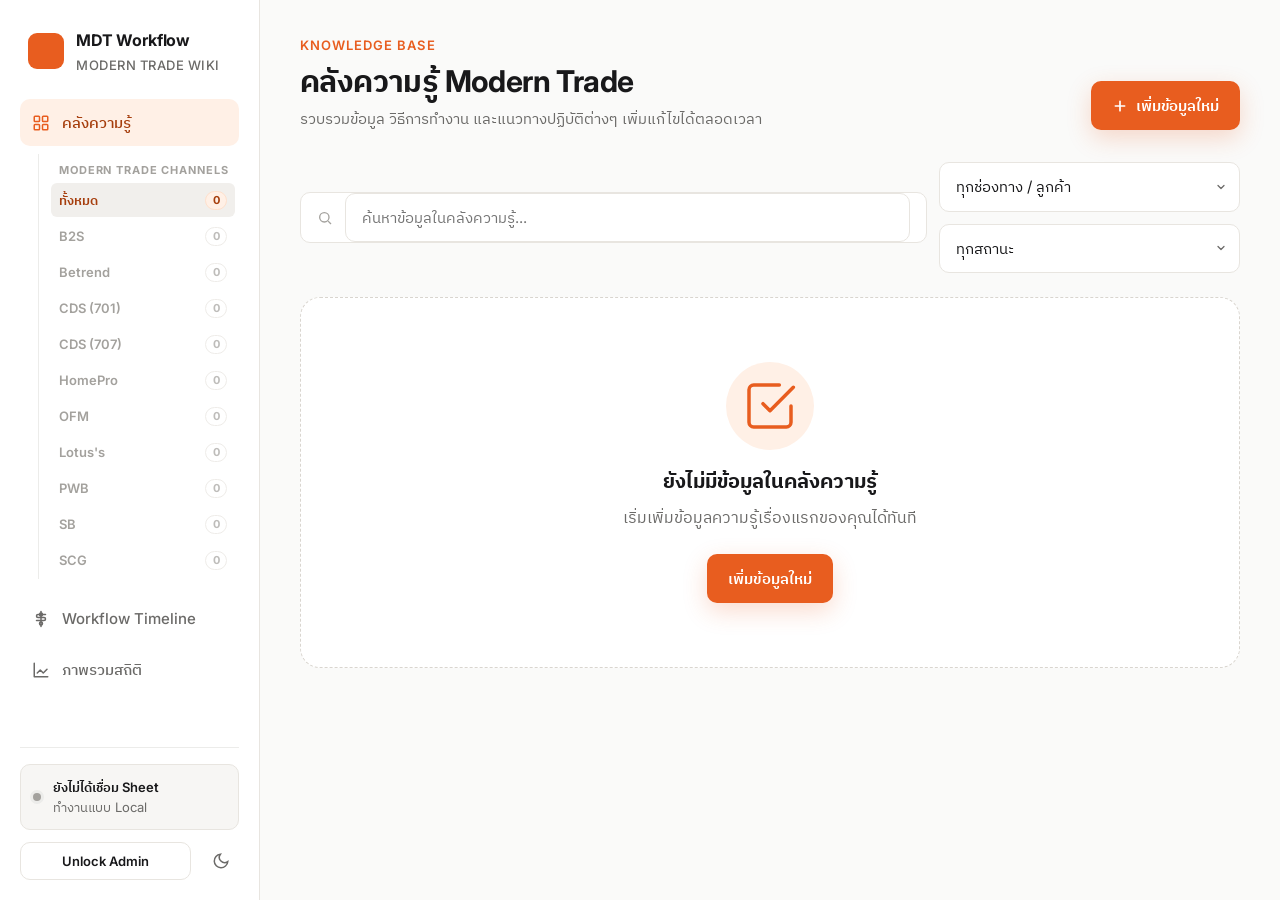
==== commit 891e5270: "feat: rename project to MDT Workflow Co-Authored-By: Claude Sonnet 4.6 <noreply@anthropic.com>" ====
--- a/DevOps/MT Workflow · Modern Trade Tracker/index.html
+++ b/DevOps/MT Workflow · Modern Trade Tracker/index.html
@@ -4,7 +4,7 @@
   <meta charset="UTF-8" />
   <meta name="viewport" content="width=device-width, initial-scale=1.0" />
   <meta name="description" content="คลังความรู้ Modern Trade — รวบรวมข้อมูล วิธีการทำงาน สามารถเพิ่มและแก้ไขข้อมูลได้ตลอด" />
-  <title>MT Knowledge Base · คลังความรู้ Modern Trade</title>
+  <title>MDT Workflow · คลังความรู้ Modern Trade</title>
   <link rel="preconnect" href="https://fonts.googleapis.com" />
   <link rel="preconnect" href="https://fonts.gstatic.com" crossorigin />
   <link href="https://fonts.googleapis.com/css2?family=Inter:wght@400;500;600;700&family=IBM+Plex+Sans+Thai:wght@400;500;600;700&family=JetBrains+Mono:wght@400;500&display=swap" rel="stylesheet" />
@@ -20,7 +20,7 @@
         <path d="M8 22V10l4 6 4-6v12M20 10v12M20 10l4 4-4 4" stroke="var(--color-surface)" stroke-width="2.5" fill="none" stroke-linecap="round" stroke-linejoin="round"/>
       </svg>
       <div class="brand-text">
-        <span class="brand-title">MT Knowledge Base</span>
+        <span class="brand-title">MDT Workflow</span>
         <span class="brand-sub">Modern Trade Wiki</span>
       </div>
     </div>
--- a/DevOps/MT Workflow · Modern Trade Tracker/styles.css
+++ b/DevOps/MT Workflow · Modern Trade Tracker/styles.css
@@ -1,5 +1,5 @@
 /* ============================================
-   MT Workflow — Design System
+   MDT Workflow — Design System
    Palette: Orange (brand) · Gray (neutral) · White
    Font: Inter + IBM Plex Sans Thai
    ============================================ */
